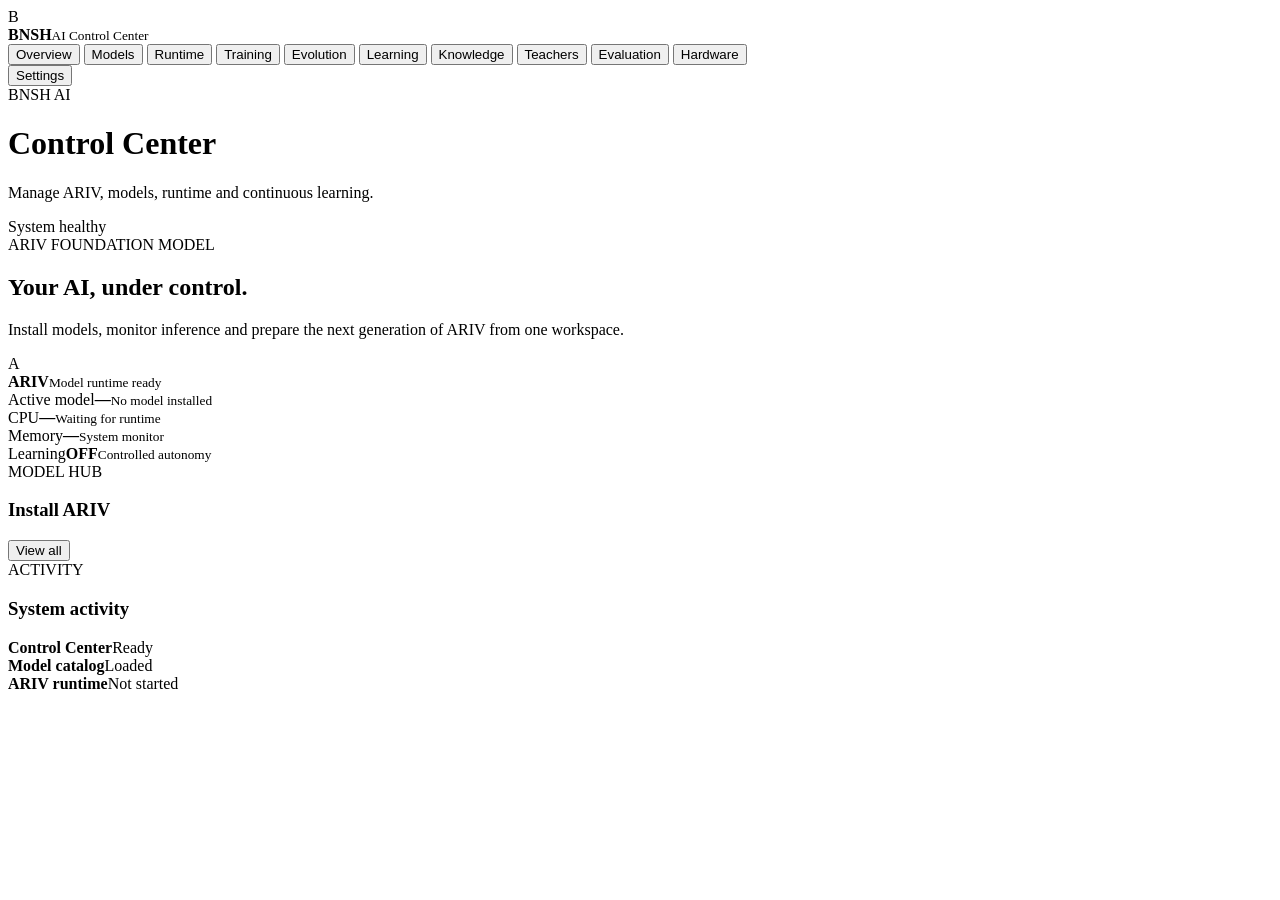
==== control-center/frontend/index.html @ 73b30e0c "feat: build BNSH Control Center UI prototype" ====
<!doctype html>
<html lang="en">
<head>
  <meta charset="utf-8">
  <meta name="viewport" content="width=device-width,initial-scale=1">
  <title>BNSH Control Center</title>
  <link rel="stylesheet" href="styles.css">
</head>
<body>
  <aside class="sidebar">
    <div class="brand"><span class="mark">B</span><div><strong>BNSH</strong><small>AI Control Center</small></div></div>
    <nav>
      <button class="active">Overview</button>
      <button>Models</button>
      <button>Runtime</button>
      <button>Training</button>
      <button>Evolution</button>
      <button>Learning</button>
      <button>Knowledge</button>
      <button>Teachers</button>
      <button>Evaluation</button>
      <button>Hardware</button>
    </nav>
    <button class="settings">Settings</button>
  </aside>
  <main>
    <header>
      <div><span class="eyebrow">BNSH AI</span><h1>Control Center</h1><p>Manage ARIV, models, runtime and continuous learning.</p></div>
      <div class="status"><span></span> System healthy</div>
    </header>

    <section class="hero">
      <div><span class="pill">ARIV FOUNDATION MODEL</span><h2>Your AI, under control.</h2><p>Install models, monitor inference and prepare the next generation of ARIV from one workspace.</p></div>
      <div class="hero-model"><div class="orb">A</div><strong>ARIV</strong><small>Model runtime ready</small></div>
    </section>

    <section class="grid metrics">
      <article><span>Active model</span><strong>—</strong><small>No model installed</small></article>
      <article><span>CPU</span><strong id="cpu">—</strong><small>Waiting for runtime</small></article>
      <article><span>Memory</span><strong id="memory">—</strong><small>System monitor</small></article>
      <article><span>Learning</span><strong>OFF</strong><small>Controlled autonomy</small></article>
    </section>

    <section class="content-grid">
      <article class="panel models"><div class="panel-head"><div><span class="eyebrow">MODEL HUB</span><h3>Install ARIV</h3></div><button class="ghost">View all</button></div><div id="models"></div></article>
      <article class="panel"><div class="panel-head"><div><span class="eyebrow">ACTIVITY</span><h3>System activity</h3></div></div><div class="activity"><div><b>Control Center</b><span>Ready</span></div><div><b>Model catalog</b><span>Loaded</span></div><div><b>ARIV runtime</b><span>Not started</span></div></div></article>
    </section>
  </main>
  <script src="app.js"></script>
</body>
</html>
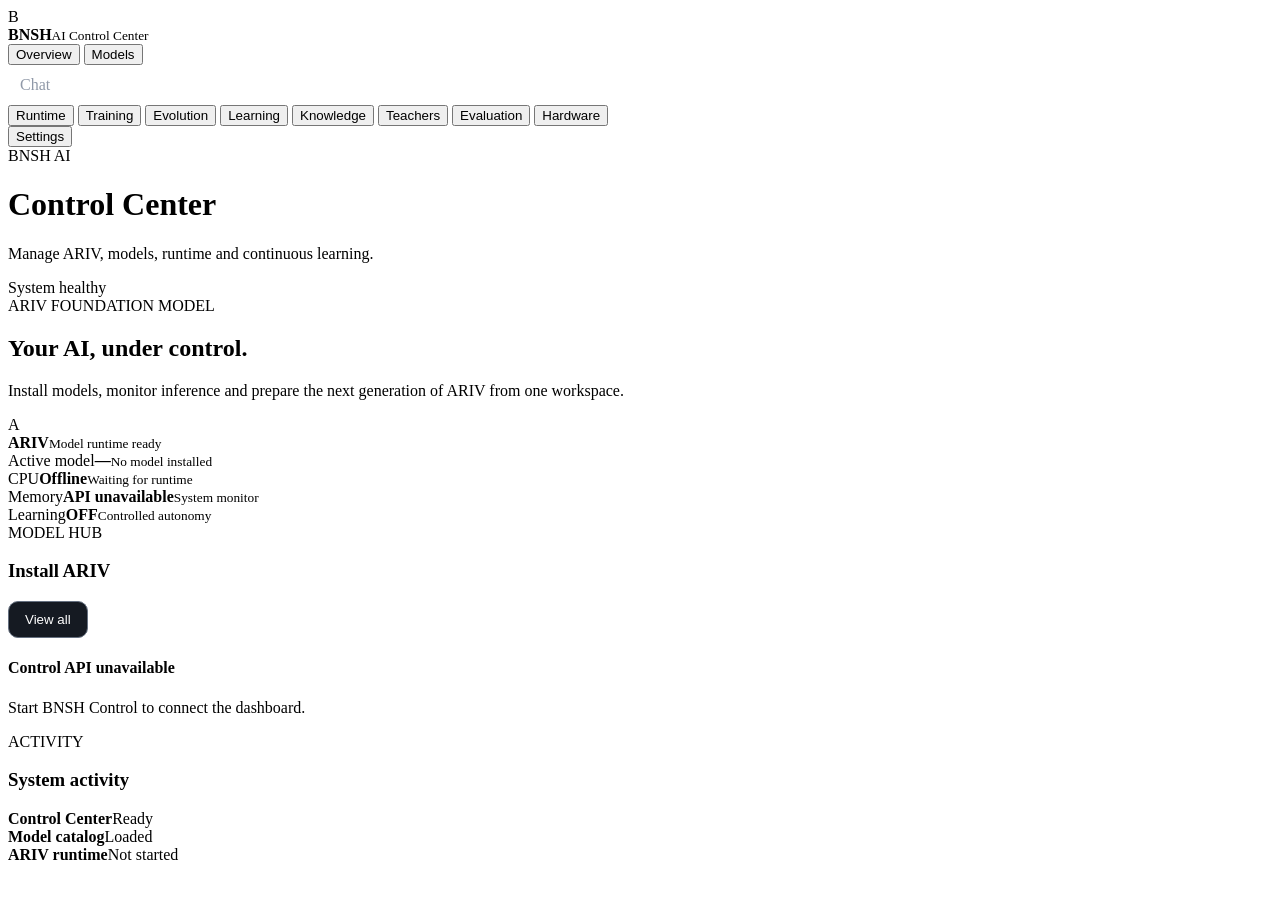
==== commit a3c90b26: "feat: add Chat navigation to Control Center" ====
--- a/control-center/frontend/index.html
+++ b/control-center/frontend/index.html
@@ -11,7 +11,7 @@
     <div class="brand"><span class="mark">B</span><div><strong>BNSH</strong><small>AI Control Center</small></div></div>
     <nav>
       <button class="active">Overview</button>
-      <button>Models</button>
+      <button>Models</button><a href="chat.html" style="display:block;text-decoration:none;color:#9099a8;padding:11px 12px;border-radius:9px">Chat</a>
       <button>Runtime</button>
       <button>Training</button>
       <button>Evolution</button>
--- a/control-center/frontend/styles.css
+++ b/control-center/frontend/styles.css
@@ -0,0 +1 @@
+ .chat-page{display:block}.chat-shell{max-width:960px;margin:auto;padding:42px 24px}.chat-shell header{display:flex;justify-content:space-between}.messages{min-height:60vh;margin:28px 0;padding:20px;border:1px solid #232a35;border-radius:16px;background:#0e1118;display:flex;flex-direction:column;gap:12px}.message{max-width:78%;padding:12px 15px;border-radius:12px;white-space:pre-wrap}.message.user{align-self:flex-end;background:#202733}.message.assistant,.message.system{align-self:flex-start;background:#151a22;color:#b8c1ce}form{display:flex;gap:10px}form input{flex:1;background:#0e1118;border:1px solid #29313d;border-radius:10px;padding:14px;color:#fff}form button,.ghost{border:1px solid #657080;background:#151a22;border-radius:10px;padding:10px 16px;color:#fff}.ghost{text-decoration:none}
